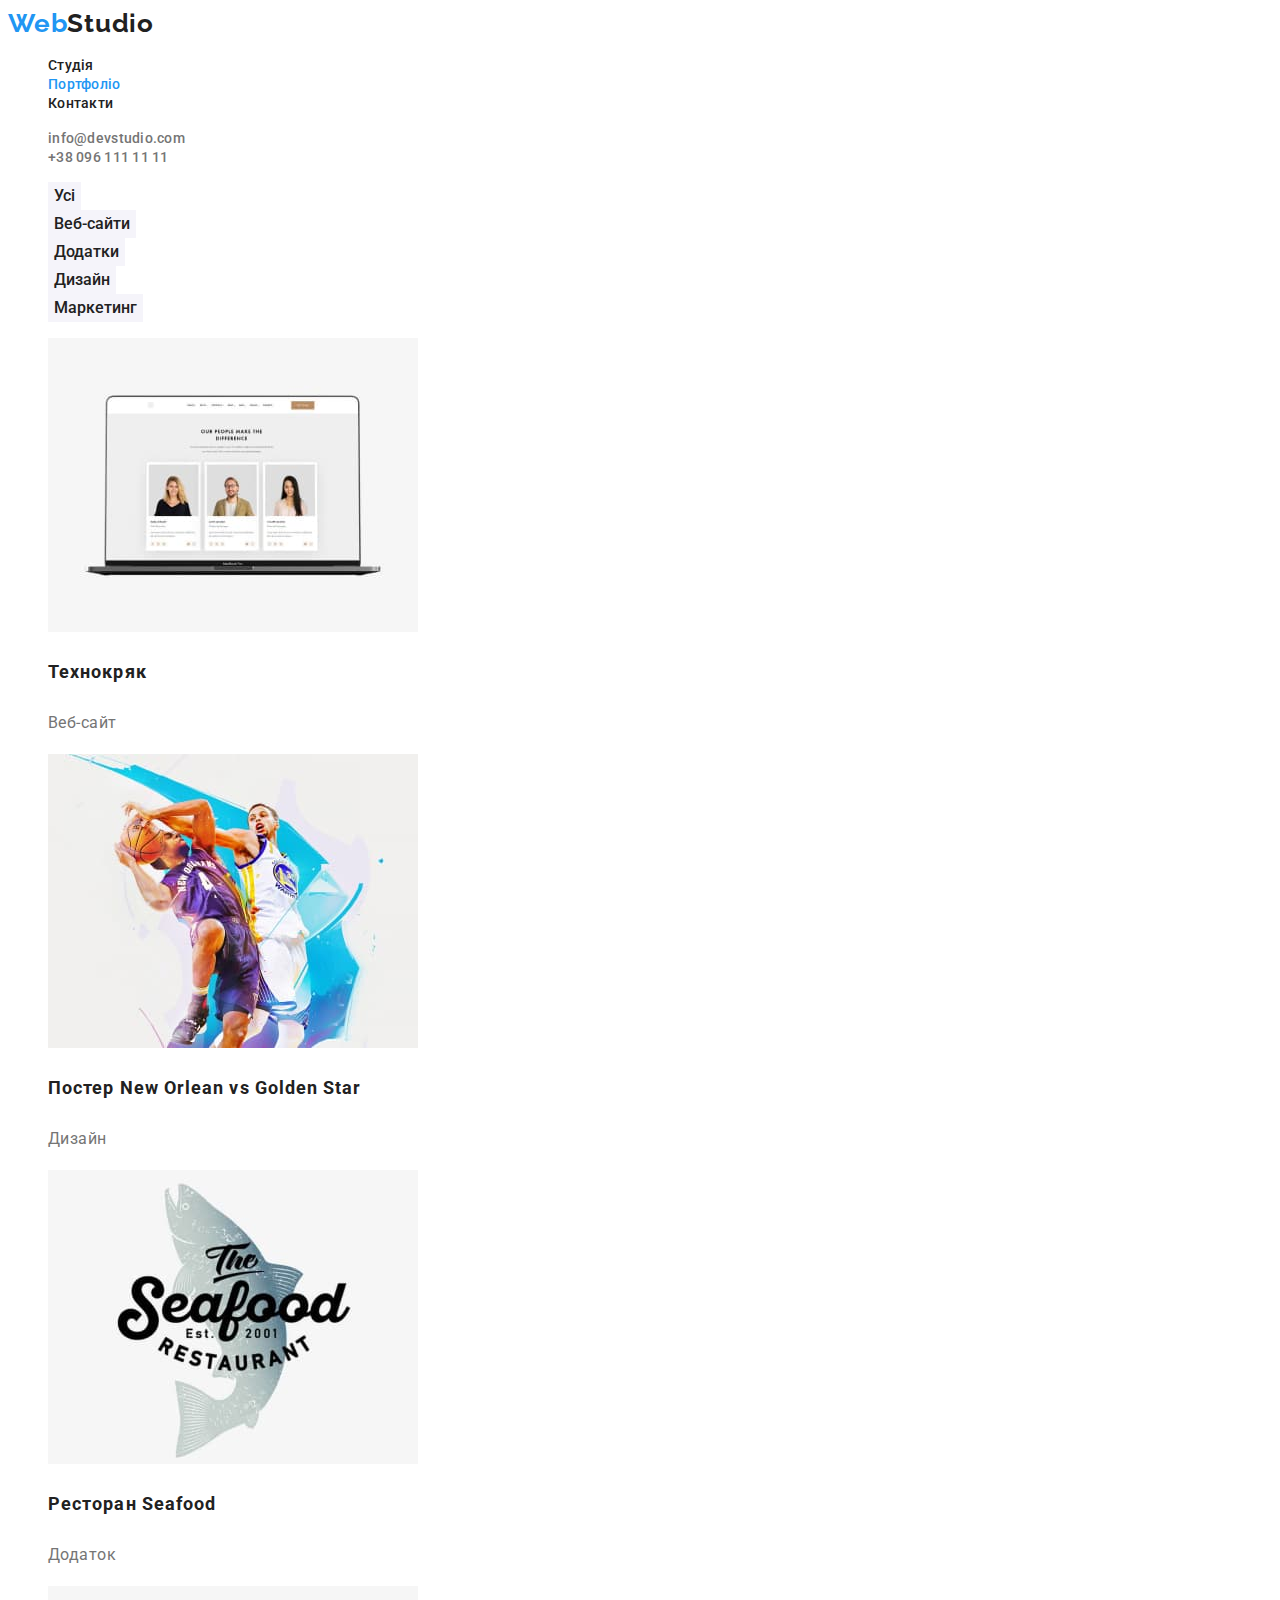
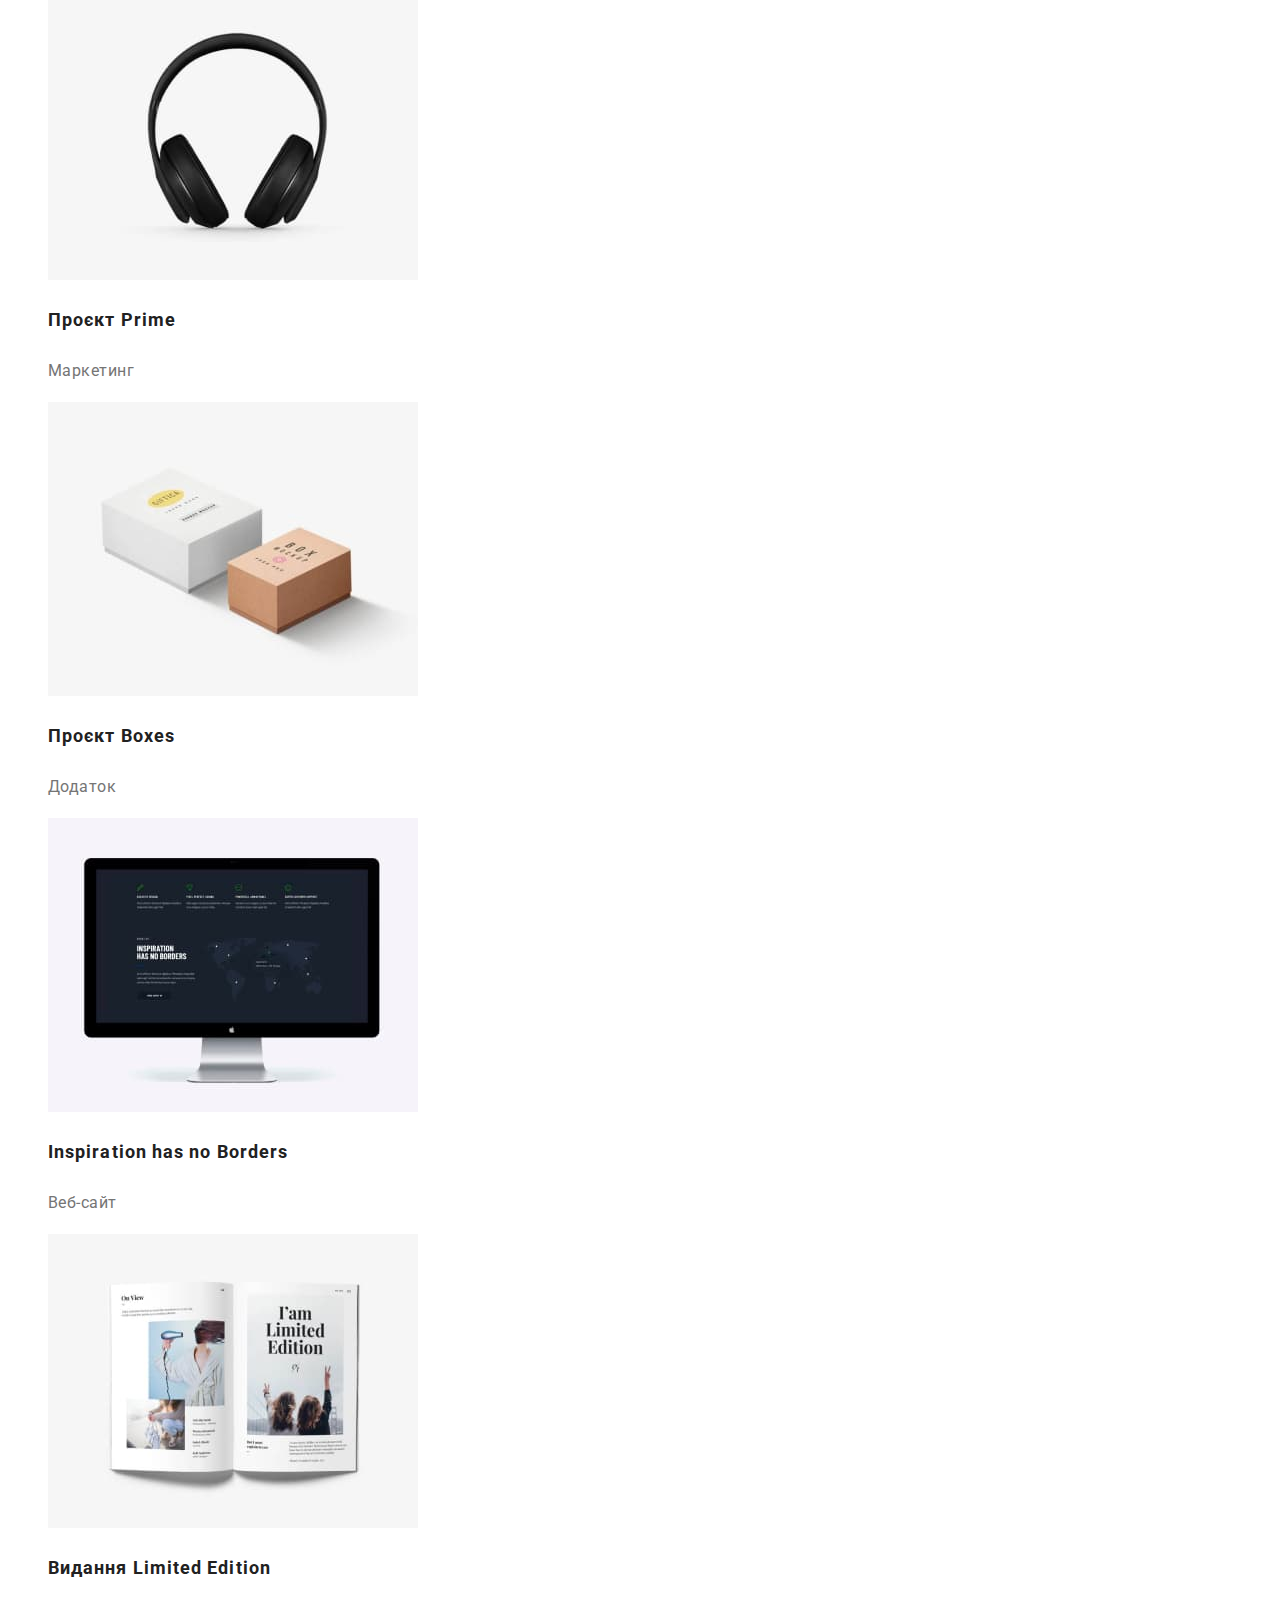
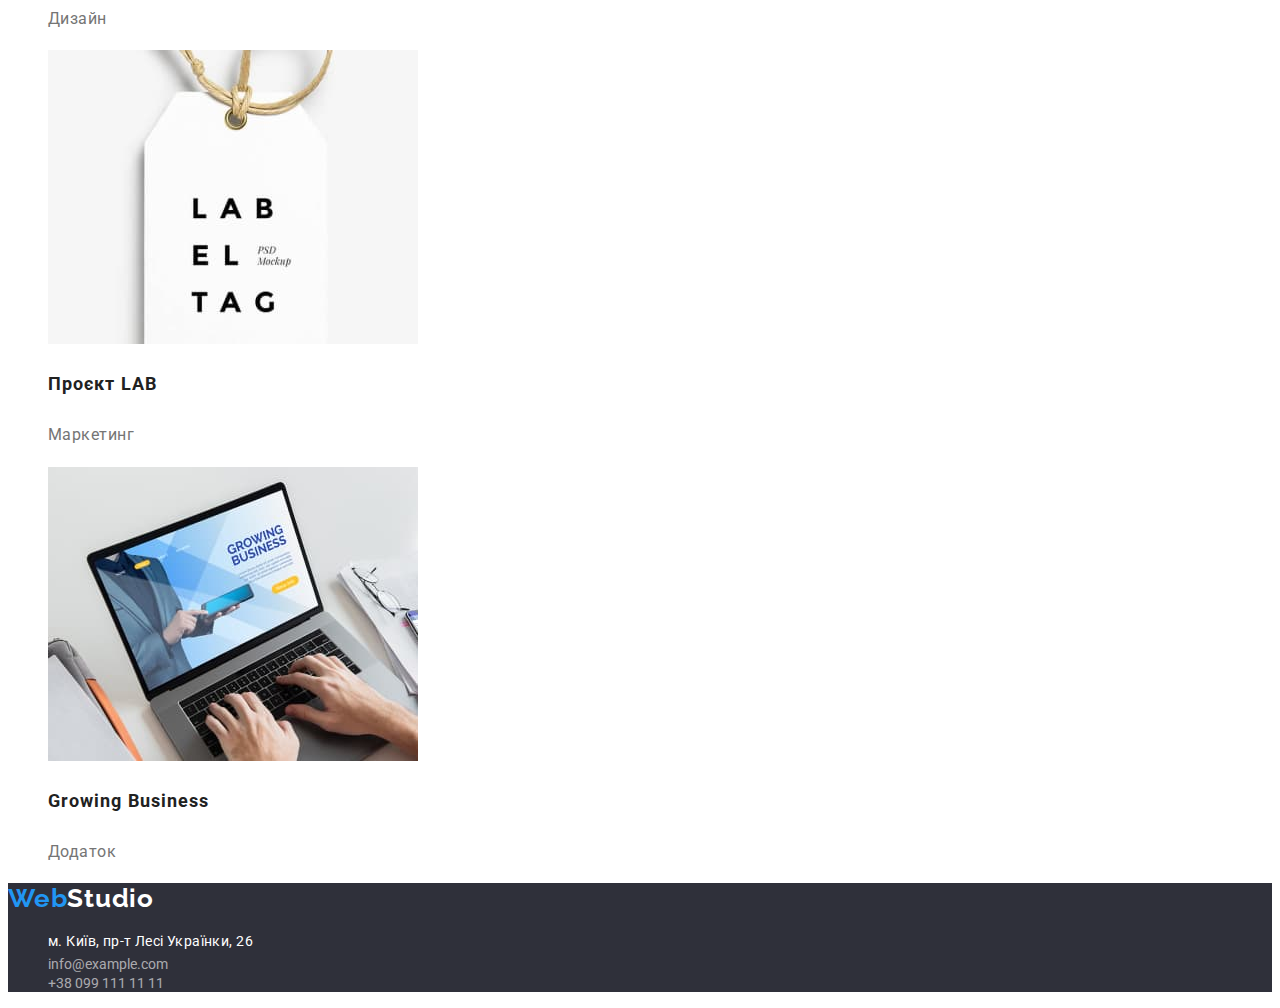
==== portfolio.html @ 7d25672f "copies files from hw-2" ====
<!DOCTYPE html>
<html lang="uk">
<head>
    <meta charset="UTF-8">
    <meta http-equiv="X-UA-Compatible" content="IE=edge">
    <meta name="viewport" content="width=device-width, initial-scale=1.0">
    <title>Портфоліо</title>

    <link rel="preconnect" href="https://fonts.googleapis.com">
    <link rel="preconnect" href="https://fonts.gstatic.com" crossorigin>
    <link href="https://fonts.googleapis.com/css2?family=Raleway:wght@700&family=Roboto:wght@400;500;700;900&display=swap" rel="stylesheet">
    
    <link rel="stylesheet" href="./css/styles.css">
</head>
<body>
 
<header>
    <nav>
      <a class="logo-font" href="./index.html"><span style="color: var(--color-blue);">Web</span>Studio</a>
      <ul class="list">
          <li><a class="link" href="./index.html">Cтудія</a></li>
          <li><a class="link link-opened-page" href="./portfolio.html">Портфоліо</a></li>
          <li><a class="link" href="#contacts">Контакти</a></li>
      </ul>
    </nav>
      <ul class="list">
        <li><a class="link link-contacts" href="mailto:info@example.com">info@devstudio.com</a></li>
        <li><a class="link link-contacts" href="tel:+380961111111">+38 096 111 11 11</a></li>
      </ul>
  </header> 

<main>
    <section>
        <ul class="list">
            <li><button class="button-for-filter" type="button">Усі</button></li>
            <li><button class="button-for-filter" type="button">Веб-сайти</button></li>
            <li><button class="button-for-filter" type="button">Додатки</button></li>
            <li><button class="button-for-filter" type="button">Дизайн</button></li>
            <li><button class="button-for-filter" type="button">Маркетинг</button></li>
        </ul>
    </section>
    <section class="portfolio-options">
        <ul class="list">
            <li>
                <img src="./images/portfolio/img1.jpg" alt="progect1" width="370">
                <h3>Технокряк</h3>
                <p>Веб-сайт</p>
            </li>
            <li>
                <img src="./images/portfolio/img2.jpg" alt="progect2" width="370">
                <h3>Постер New Orlean vs Golden Star</h3>
                <p>Дизайн</p>
            </li>
            <li>
                <img src="./images/portfolio/img3.jpg" alt="progect3" width="370">
                <h3>Ресторан Seafood</h3>
                <p>Додаток</p>
            </li>
            <li>
                <img src="./images/portfolio/img4.jpg" alt="progect4" width="370">
                <h3>Проєкт Prime</h3>
                <p>Маркетинг</p>
            </li>
            <li>
                <img src="./images/portfolio/img5.jpg" alt="progect5" width="370">
                <h3>Проєкт Boxes</h3>
                <p>Додаток</p>
            </li>
            <li>
                <img src="./images/portfolio/img6.jpg" alt="progect6" width="370">
                <h3>Inspiration has no Borders</h3>
                <p>Веб-сайт</p>
            </li>
            <li>
                <img src="./images/portfolio/img7.jpg" alt="progect7" width="370">
                <h3>Видання Limited Edition</h3>
                <p>Дизайн</p>
            </li>
            <li>
                <img src="./images/portfolio/img8.jpg" alt="progect8" width="370">
                <h3>Проєкт LAB</h3>
                <p>Маркетинг</p>
            </li>
            <li>
                <img src="./images/portfolio/img9.jpg" alt="progect9" width="370">
                <h3>Growing Business</h3>
                <p>Додаток</p>
            </li>
        </ul>
    </section>
</main>

<footer class="section-dark">
    <a class="logo-font" href="./index.html"><span style="color: var(--color-blue);">Web</span>Studio</a>
    <address id="contacts">
     <ul class="list">
      <li><a class="link" href="https://goo.gl/maps/1K6WkKLkkUkgV1Cs8"
            target="_blank"
            rel="noopener noreferrer"
            >м. Київ, пр-т Лесі Українки, 26</a></li>
      <li><a class="link-transp" href="mailto:info@example.com">info@example.com</a></li>
      <li><a class="link-transp" href="tel:+380961111111">+38 099 111 11 11</a></li>
     </ul>
    </address>
</footer>

</body>
</html>
---- css/styles.css ----
:root {
  --color-blue: #2196f3;
}

body {
  font-family: 'Roboto', sans-serif;
  color: #212121;
}

.logo-font {
  text-decoration: none;

  font-family: 'Raleway', sans-serif;
  font-weight: 700;
  font-size: 26px;
  line-height: 1.19;
  /* identical to box height */

  letter-spacing: 0.03em;
  color: inherit;
}

.hero-font {
  font-weight: 900;
  font-size: 44px;
  line-height: 1.36;
  /* or 136% */
  letter-spacing: 0.06em;
  text-transform: uppercase;
}

.list {
  list-style-type: none;
}

.link {
  text-decoration: none;
  color: inherit;
  font-weight: 500;
  font-size: 14px;
  line-height: 1.14;
  letter-spacing: 0.02em;
}

.link-contacts{
  color: #757575;
}

footer address {
  font-style: normal;
}

footer .link {
  font-weight: 400;
  font-size: 14px;
  line-height: 1.71;
  /* or 171% */

  letter-spacing: 0.03em;
}

.link:hover,
.link:focus,
.link-transp:hover,
.link-transp:focus {
  color: var(--color-blue);
}

.link-opened-page{
  color: var(--color-blue);
}

.link-transp {
  text-decoration: none;
  color: rgba(255, 255, 255, 0.6);
  font-size: 14px;
}

.button {
  background-color: var(--color-blue);
  color: #ffffff;
  cursor: pointer;  
    border: none;

  font-weight: 700;
  font-size: 16px;
  line-height: 1.875;
    font-family: inherit;
}

.button-for-filter {
  color: #212121;
  background-color: #f5f4fa;
  cursor: pointer;
border: none;

  font-weight: 500;
  font-size: 16px;
  line-height: 1.625;
  font-family: inherit;
}
.button-for-filter:hover {
  background-color: var(--color-blue);
  color: #ffffff;
}

.section-dark {
  color: #ffffff;
  background-color: #2f303a;
}

.section-gray {
  background-color: #f5f4fa;
}

.section-title {
  font-weight: 700;
  font-size: 36px;
  line-height: 1.17;
  letter-spacing: 0.03em;
}

.qualities h3 {
  font-weight: 700;
  font-size: 14px;
  line-height: 1.14;
  letter-spacing: 0.03em;
  text-transform: uppercase;
}

.qualities p {
  font-size: 14px;
  line-height: 1.71;
  /* or 171% */

  letter-spacing: 0.03em;

  color: #757575;
}

.team h3 {
  font-weight: 500;
  font-size: 16px;
  line-height: 1.19;
  /* identical to box height */
  letter-spacing: 0.03em;
}

.team p {
  line-height: 1.19;
  /* identical to box height */
  letter-spacing: 0.03em;

  color: #757575;
}

.portfolio-options h3 {
  font-weight: 700;
  font-size: 18px;
  line-height: 2;
  /* identical to box height, or 200% */

  letter-spacing: 0.06em;
}

.portfolio-options p {
  line-height: 1.88;
  /* identical to box height, or 188% */

  letter-spacing: 0.03em;

  color: #757575;
}
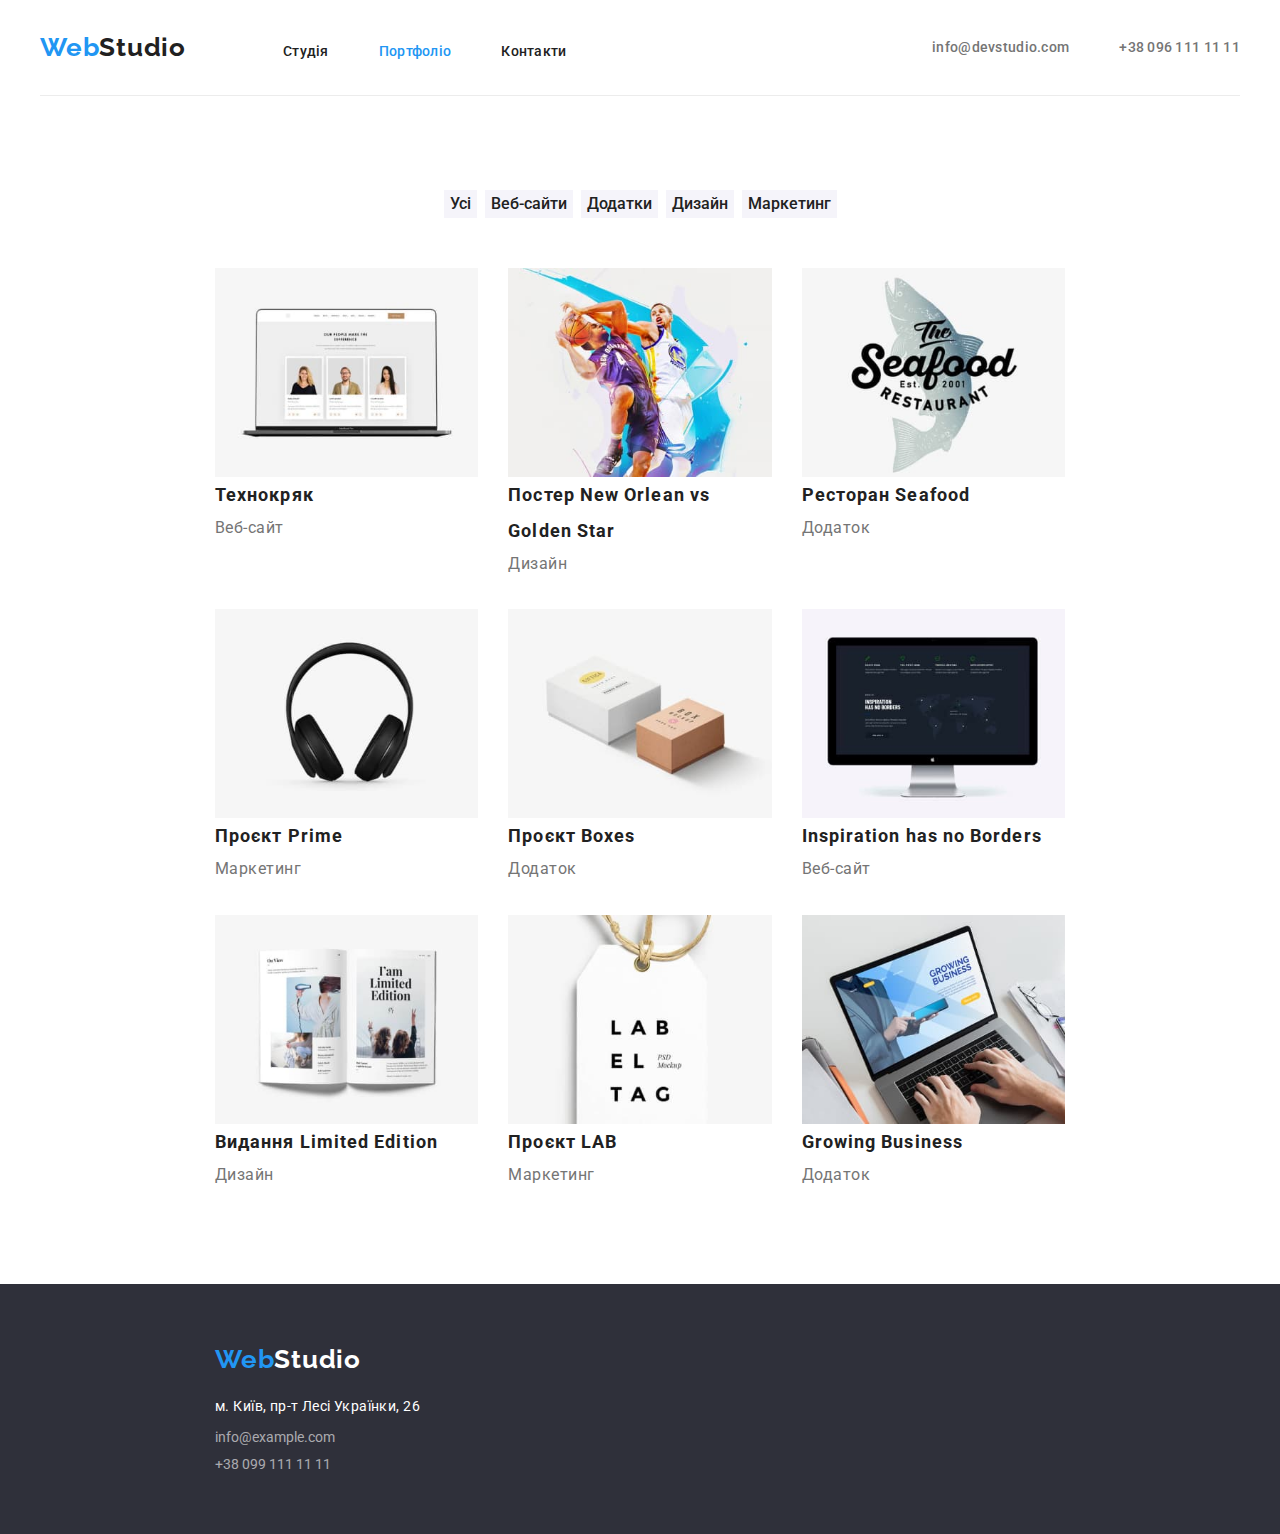
==== commit 0a7337e7: "almost perfectly done" ====
--- a/portfolio.html
+++ b/portfolio.html
@@ -10,28 +10,32 @@
     <link rel="preconnect" href="https://fonts.gstatic.com" crossorigin>
     <link href="https://fonts.googleapis.com/css2?family=Raleway:wght@700&family=Roboto:wght@400;500;700;900&display=swap" rel="stylesheet">
     
+    <link rel="stylesheet" href="https://cdnjs.cloudflare.com/ajax/libs/modern-normalize/1.0.0/modern-normalize.min.css" />
     <link rel="stylesheet" href="./css/styles.css">
 </head>
 <body>
  
 <header>
-    <nav>
+    <div class="nav-line">
+    <nav class="nav-line-item">
       <a class="logo-font" href="./index.html"><span style="color: var(--color-blue);">Web</span>Studio</a>
-      <ul class="list">
-          <li><a class="link" href="./index.html">Cтудія</a></li>
-          <li><a class="link link-opened-page" href="./portfolio.html">Портфоліо</a></li>
-          <li><a class="link" href="#contacts">Контакти</a></li>
+      <ul class="list pages-box">
+          <li class="pages-item"><a class="link" href="./index.html">Cтудія</a></li>
+          <li class="pages-item"><a class="link link-opened-page" href="./portfolio.html">Портфоліо</a></li>
+          <li class="pages-item"><a class="link" href="#contacts">Контакти</a></li>
       </ul>
     </nav>
-      <ul class="list">
-        <li><a class="link link-contacts" href="mailto:info@example.com">info@devstudio.com</a></li>
-        <li><a class="link link-contacts" href="tel:+380961111111">+38 096 111 11 11</a></li>
+      <ul class="list nav-line-item pages-box">
+        <li class="pages-item"><a class="link link-contacts" href="mailto:info@example.com">info@devstudio.com</a></li>
+        <li class="pages-item"><a class="link link-contacts" href="tel:+380961111111">+38 096 111 11 11</a></li>
       </ul>
+    </div>
   </header> 
 
 <main>
+    <div class="container-portfolio">
     <section>
-        <ul class="list">
+        <ul class="list filter-portfolio">
             <li><button class="button-for-filter" type="button">Усі</button></li>
             <li><button class="button-for-filter" type="button">Веб-сайти</button></li>
             <li><button class="button-for-filter" type="button">Додатки</button></li>
@@ -40,60 +44,62 @@
         </ul>
     </section>
     <section class="portfolio-options">
-        <ul class="list">
-            <li>
+        <ul class="list portfolio-box">
+            <li class="portfolio-item">
                 <img src="./images/portfolio/img1.jpg" alt="progect1" width="370">
                 <h3>Технокряк</h3>
                 <p>Веб-сайт</p>
             </li>
-            <li>
+            <li class="portfolio-item">
                 <img src="./images/portfolio/img2.jpg" alt="progect2" width="370">
                 <h3>Постер New Orlean vs Golden Star</h3>
                 <p>Дизайн</p>
             </li>
-            <li>
+            <li class="portfolio-item">
                 <img src="./images/portfolio/img3.jpg" alt="progect3" width="370">
                 <h3>Ресторан Seafood</h3>
                 <p>Додаток</p>
             </li>
-            <li>
+            <li class="portfolio-item">
                 <img src="./images/portfolio/img4.jpg" alt="progect4" width="370">
                 <h3>Проєкт Prime</h3>
                 <p>Маркетинг</p>
             </li>
-            <li>
+            <li class="portfolio-item">
                 <img src="./images/portfolio/img5.jpg" alt="progect5" width="370">
                 <h3>Проєкт Boxes</h3>
                 <p>Додаток</p>
             </li>
-            <li>
+            <li class="portfolio-item">
                 <img src="./images/portfolio/img6.jpg" alt="progect6" width="370">
                 <h3>Inspiration has no Borders</h3>
                 <p>Веб-сайт</p>
             </li>
-            <li>
+            <li class="portfolio-item">
                 <img src="./images/portfolio/img7.jpg" alt="progect7" width="370">
                 <h3>Видання Limited Edition</h3>
                 <p>Дизайн</p>
             </li>
-            <li>
+            <li class="portfolio-item">
                 <img src="./images/portfolio/img8.jpg" alt="progect8" width="370">
                 <h3>Проєкт LAB</h3>
                 <p>Маркетинг</p>
             </li>
-            <li>
+            <li class="portfolio-item">
                 <img src="./images/portfolio/img9.jpg" alt="progect9" width="370">
                 <h3>Growing Business</h3>
                 <p>Додаток</p>
             </li>
         </ul>
     </section>
+    </div>
 </main>
 
-<footer class="section-dark">
+<footer class="section-dark footer-container">
+    <div class="footer-box"></div>
     <a class="logo-font" href="./index.html"><span style="color: var(--color-blue);">Web</span>Studio</a>
     <address id="contacts">
-     <ul class="list">
+     <ul class="list footer-items">
       <li><a class="link" href="https://goo.gl/maps/1K6WkKLkkUkgV1Cs8"
             target="_blank"
             rel="noopener noreferrer"
@@ -102,6 +108,7 @@
       <li><a class="link-transp" href="tel:+380961111111">+38 099 111 11 11</a></li>
      </ul>
     </address>
+</div>
 </footer>
 
 </body>
--- a/css/styles.css
+++ b/css/styles.css
@@ -5,6 +5,40 @@
 body {
   font-family: 'Roboto', sans-serif;
   color: #212121;
+}
+
+/* normalizer doesn't work */
+
+/* RESET */
+
+p,
+h1,
+h2,
+h3,
+h4,
+h5,
+h6 {
+  margin: 0;
+}
+
+ul,
+ol {
+  margin: 0;
+  padding-left: 0;
+}
+
+button {
+  cursor: pointer;
+}
+
+address {
+  font-style: normal;
+}
+
+img {
+  display: block;
+  max-width: 100%;
+  height: auto;
 }
 
 .logo-font {
@@ -78,14 +112,16 @@
 
 .button {
   background-color: var(--color-blue);
-  color: #ffffff;
-  cursor: pointer;  
-    border: none;
+  color: #ffffff; 
+  border: none;
 
   font-weight: 700;
   font-size: 16px;
   line-height: 1.875;
-    font-family: inherit;
+  font-family: inherit;
+
+  border-radius: 4px;
+  padding: 10px 32px;
 }
 
 .button-for-filter {
@@ -171,3 +207,146 @@
 
   color: #757575;
 }
+
+/* homework 3 */
+
+.nav-line{
+  width: 1200px;
+  margin: 0 auto;
+  padding: 32px 0;
+
+  display: flex;
+  justify-content: space-between;
+  align-items: center;
+
+  border-bottom: solid 1px #ECECEC;
+}
+
+/* чомусь назви сторінок прижаті до нижньої границі а не по центру */
+
+.nav-line-item .logo-font{
+  flex-basis: 145px;
+  margin: 24px 93px 25px 0;
+}
+.pages-box{
+  display: inline-flex;
+  justify-content: space-between;
+}
+.pages-item:not(:last-child){
+  margin-right: 50px;
+}
+
+.container-hero{
+  padding: 200px 452px;
+  text-align: center;
+}
+
+.container-hero .button{
+  margin-top: 30px;
+}
+
+.container {
+  width: 1200px;
+  margin: 0 auto;
+  padding-top: 94px;
+  padding-bottom: 94px;
+}
+
+.container-team h2,
+.container h2{
+  text-align: center;
+  margin-bottom: 50px;
+}
+.container h3{
+  margin-bottom: 10px;
+}
+
+.qualities.container{
+  padding-bottom: 0;
+}
+
+/* our main qualities*/
+.qualities-box{
+  display: flex;
+  justify-content: space-between;
+  
+}
+.qualities-item:not(:last-child){
+  margin-right: 30px;  
+}
+
+/* what we do */
+.whatwedo{
+  display: flex;
+  justify-content: space-between;
+}
+.whatwedo-item:not(:last-child){
+  margin-right: 30px;
+}
+
+.container-team {
+  padding: 94px 215px;
+  text-align: center;
+}
+
+.team-box{
+  display: flex;
+  width: 1200px;
+  margin: 0 auto;
+  justify-content: space-between;
+}
+.team-item{
+  max-width: 270px;
+  background-color: #ffffff;
+  border-radius: 0 0 4px 4px;
+  box-shadow: 0px 1px 3px rgba(0, 0, 0, 0.12), 
+  0px 1px 1px rgba(0, 0, 0, 0.14),
+  0px 2px 1px rgba(0, 0, 0, 0.2);
+}
+.team-item:not(:last-child){
+  margin-right: 30;
+}
+
+.team-member{
+  margin: 30px 70px;
+  display: flex;
+  flex-direction: column;
+  justify-content: space-between;
+  gap: 10px;
+}
+
+.footer-container{
+  padding: 60px 215px;
+}
+.footer-box{
+  width: 1200px;
+  margin: 0 auto;
+}
+.footer-items{
+  margin-top: 20px;
+  display: flex;
+  flex-direction: column;
+  justify-content: space-between;
+  gap: 9px;
+}
+
+/* PORTFOLIO */
+
+.container-portfolio{
+  padding: 94px 215px;
+}
+.filter-portfolio{
+  display: flex;
+  justify-content: center;
+  gap: 8px;
+  margin-bottom: 50px;
+}
+
+.portfolio-box{
+  display: flex;
+  flex-wrap: wrap;
+  gap: 30px;
+}
+.portfolio-item{
+  flex-basis: calc((100% - 60px) /3);
+}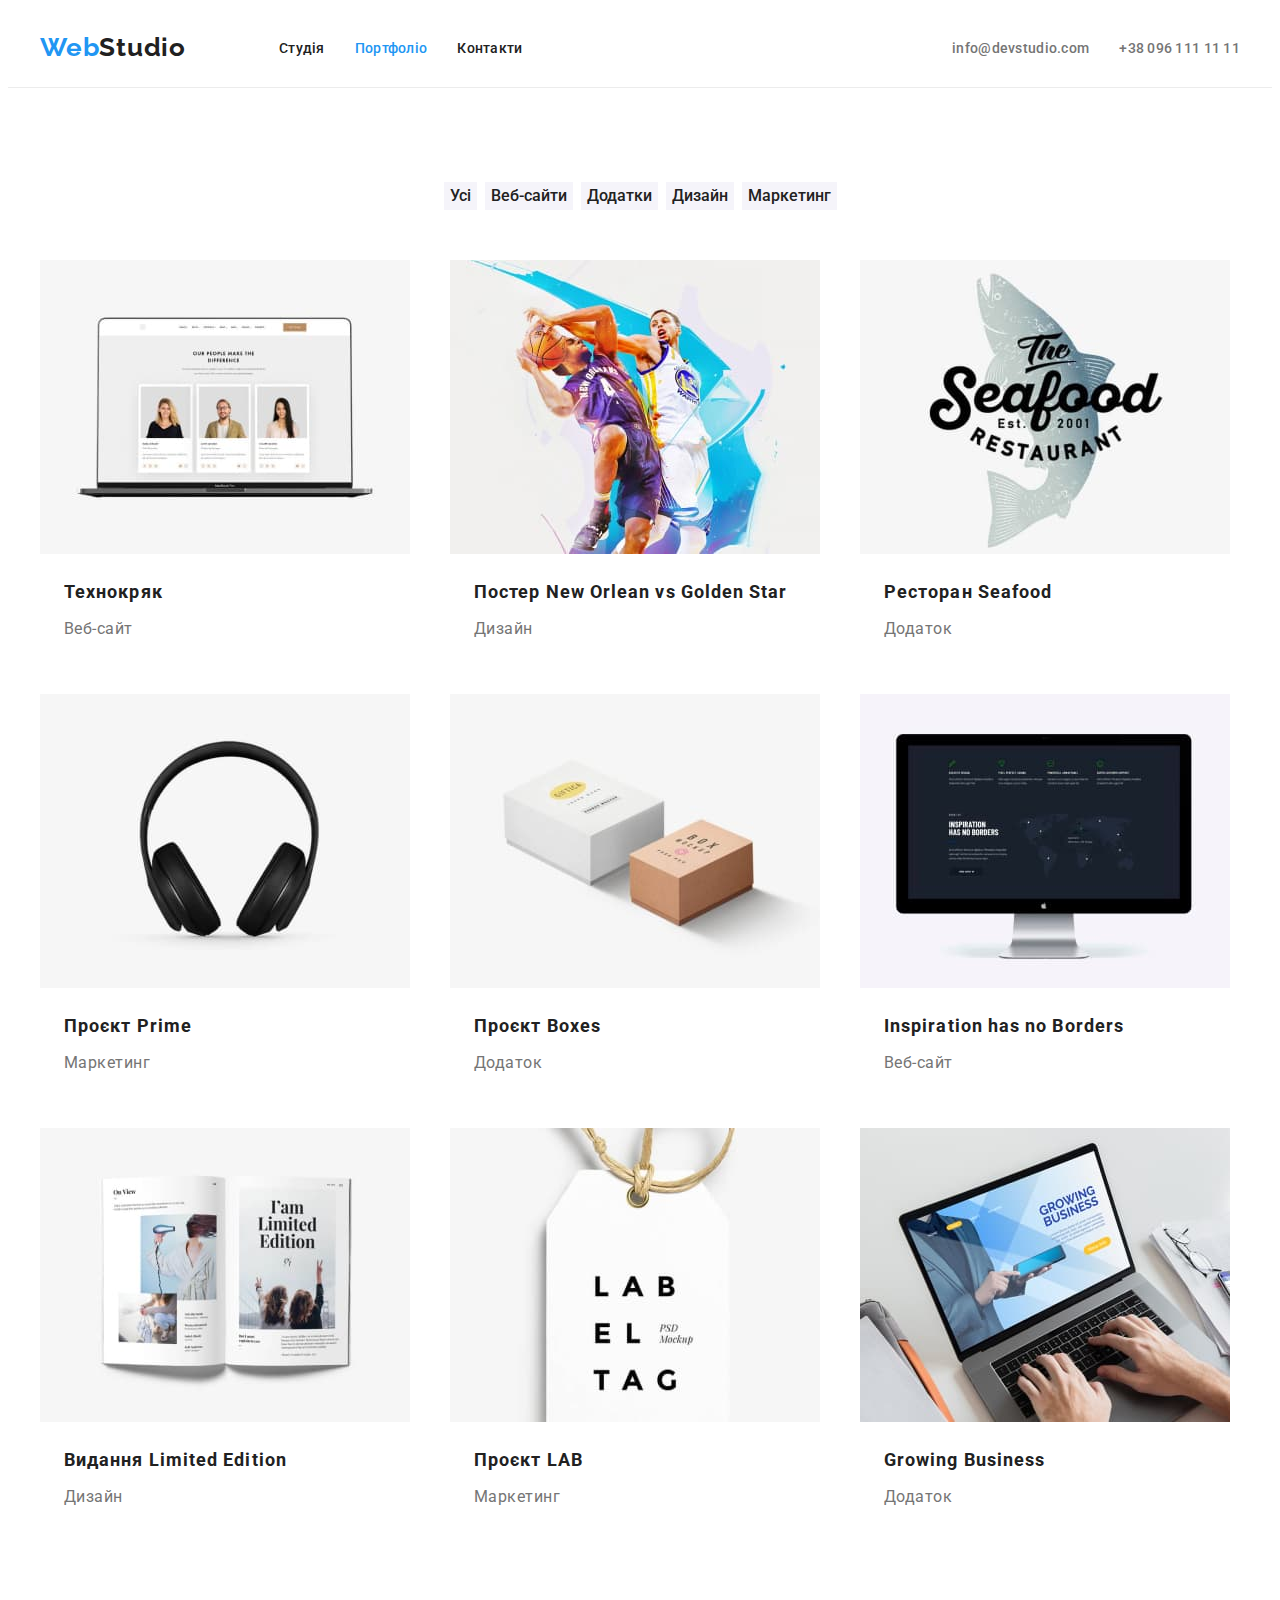
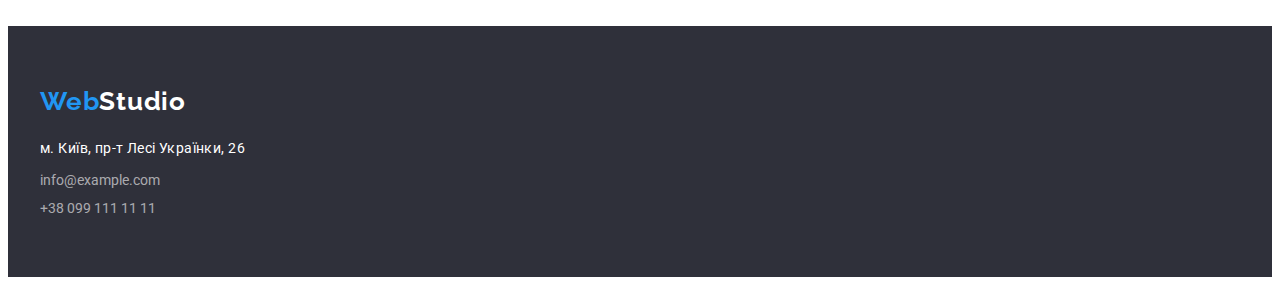
==== commit a4154f88: "corrected" ====
--- a/portfolio.html
+++ b/portfolio.html
@@ -1,115 +1,153 @@
 <!DOCTYPE html>
 <html lang="uk">
-<head>
-    <meta charset="UTF-8">
-    <meta http-equiv="X-UA-Compatible" content="IE=edge">
-    <meta name="viewport" content="width=device-width, initial-scale=1.0">
+  <head>
+    <meta charset="UTF-8" />
+    <meta http-equiv="X-UA-Compatible" content="IE=edge" />
+    <meta name="viewport" content="width=device-width, initial-scale=1.0" />
     <title>Портфоліо</title>
 
-    <link rel="preconnect" href="https://fonts.googleapis.com">
-    <link rel="preconnect" href="https://fonts.gstatic.com" crossorigin>
-    <link href="https://fonts.googleapis.com/css2?family=Raleway:wght@700&family=Roboto:wght@400;500;700;900&display=swap" rel="stylesheet">
-    
-    <link rel="stylesheet" href="https://cdnjs.cloudflare.com/ajax/libs/modern-normalize/1.0.0/modern-normalize.min.css" />
-    <link rel="stylesheet" href="./css/styles.css">
-</head>
-<body>
- 
-<header>
-    <div class="nav-line">
-    <nav class="nav-line-item">
-      <a class="logo-font" href="./index.html"><span style="color: var(--color-blue);">Web</span>Studio</a>
-      <ul class="list pages-box">
-          <li class="pages-item"><a class="link" href="./index.html">Cтудія</a></li>
-          <li class="pages-item"><a class="link link-opened-page" href="./portfolio.html">Портфоліо</a></li>
-          <li class="pages-item"><a class="link" href="#contacts">Контакти</a></li>
-      </ul>
-    </nav>
-      <ul class="list nav-line-item pages-box">
-        <li class="pages-item"><a class="link link-contacts" href="mailto:info@example.com">info@devstudio.com</a></li>
-        <li class="pages-item"><a class="link link-contacts" href="tel:+380961111111">+38 096 111 11 11</a></li>
-      </ul>
-    </div>
-  </header> 
+    <link rel="preconnect" href="https://fonts.googleapis.com" />
+    <link rel="preconnect" href="https://fonts.gstatic.com" crossorigin />
+    <link
+      href="https://fonts.googleapis.com/css2?family=Raleway:wght@700&family=Roboto:wght@400;500;700;900&display=swap"
+      rel="stylesheet"
+    />
 
-<main>
-    <div class="container-portfolio">
-    <section>
-        <ul class="list filter-portfolio">
+    <link
+      rel="stylesheet"
+      href="https://cdnjs.cloudflare.com/ajax/libs/modern-normalize/1.1.0/modern-normalize.min.css"
+      integrity="sha512-wpPYUAdjBVSE4KJnH1VR1HeZfpl1ub8YT/NKx4PuQ5NmX2tKuGu6U/JRp5y+Y8XG2tV+wKQpNHVUX03MfMFn9Q=="
+      crossorigin="anonymous"
+      referrerpolicy="no-referrer"
+    />
+    <link rel="stylesheet" href="./css/styles.css" />
+  </head>
+  <body>
+    <header class="header-positioning">
+      <div class="container nav-line">
+        <nav class="nav-line">
+          <a class="logo-font" href="./index.html"
+            ><span style="color: var(--color-blue)">Web</span>Studio</a
+          >
+          <ul class="list pages-box">
+            <li class="pages-item"><a class="link" href="./index.html">Cтудія</a></li>
+            <li class="pages-item">
+              <a class="link link-opened-page" href="./portfolio.html">Портфоліо</a>
+            </li>
+            <li class="pages-item"><a class="link" href="#contacts">Контакти</a></li>
+          </ul>
+        </nav>
+        <ul class="list pages-box">
+          <li class="pages-item">
+            <a class="link link-contacts" href="mailto:info@example.com">info@devstudio.com</a>
+          </li>
+          <li class="pages-item">
+            <a class="link link-contacts" href="tel:+380961111111">+38 096 111 11 11</a>
+          </li>
+        </ul>
+      </div>
+    </header>
+
+    <main>
+      <section class="section-positioning">
+        <div class="container">
+          <ul class="list portfolio-filter">
             <li><button class="button-for-filter" type="button">Усі</button></li>
             <li><button class="button-for-filter" type="button">Веб-сайти</button></li>
             <li><button class="button-for-filter" type="button">Додатки</button></li>
             <li><button class="button-for-filter" type="button">Дизайн</button></li>
             <li><button class="button-for-filter" type="button">Маркетинг</button></li>
-        </ul>
-    </section>
-    <section class="portfolio-options">
-        <ul class="list portfolio-box">
+          </ul>
+          <ul class="list portfolio-box portfolio-options">
             <li class="portfolio-item">
-                <img src="./images/portfolio/img1.jpg" alt="progect1" width="370">
+              <img src="./images/portfolio/img1.jpg" alt="progect1" width="370" />
+              <div class="portfolio-item-description">
                 <h3>Технокряк</h3>
                 <p>Веб-сайт</p>
+              </div>
             </li>
             <li class="portfolio-item">
-                <img src="./images/portfolio/img2.jpg" alt="progect2" width="370">
+              <img src="./images/portfolio/img2.jpg" alt="progect2" width="370" />
+              <div class="portfolio-item-description">
                 <h3>Постер New Orlean vs Golden Star</h3>
                 <p>Дизайн</p>
+              </div>
             </li>
             <li class="portfolio-item">
-                <img src="./images/portfolio/img3.jpg" alt="progect3" width="370">
+              <img src="./images/portfolio/img3.jpg" alt="progect3" width="370" />
+              <div class="portfolio-item-description">
                 <h3>Ресторан Seafood</h3>
                 <p>Додаток</p>
+              </div>
             </li>
             <li class="portfolio-item">
-                <img src="./images/portfolio/img4.jpg" alt="progect4" width="370">
+              <img src="./images/portfolio/img4.jpg" alt="progect4" width="370" />
+              <div class="portfolio-item-description">
                 <h3>Проєкт Prime</h3>
                 <p>Маркетинг</p>
+              </div>
             </li>
             <li class="portfolio-item">
-                <img src="./images/portfolio/img5.jpg" alt="progect5" width="370">
+              <img src="./images/portfolio/img5.jpg" alt="progect5" width="370" />
+              <div class="portfolio-item-description">
                 <h3>Проєкт Boxes</h3>
                 <p>Додаток</p>
+              </div>
             </li>
             <li class="portfolio-item">
-                <img src="./images/portfolio/img6.jpg" alt="progect6" width="370">
+              <img src="./images/portfolio/img6.jpg" alt="progect6" width="370" />
+              <div class="portfolio-item-description">
                 <h3>Inspiration has no Borders</h3>
                 <p>Веб-сайт</p>
+              </div>
             </li>
             <li class="portfolio-item">
-                <img src="./images/portfolio/img7.jpg" alt="progect7" width="370">
+              <img src="./images/portfolio/img7.jpg" alt="progect7" width="370" />
+              <div class="portfolio-item-description">
                 <h3>Видання Limited Edition</h3>
                 <p>Дизайн</p>
+              </div>
             </li>
             <li class="portfolio-item">
-                <img src="./images/portfolio/img8.jpg" alt="progect8" width="370">
+              <img src="./images/portfolio/img8.jpg" alt="progect8" width="370" />
+              <div class="portfolio-item-description">
                 <h3>Проєкт LAB</h3>
                 <p>Маркетинг</p>
+              </div>
             </li>
             <li class="portfolio-item">
-                <img src="./images/portfolio/img9.jpg" alt="progect9" width="370">
+              <img src="./images/portfolio/img9.jpg" alt="progect9" width="370" />
+              <div class="portfolio-item-description">
                 <h3>Growing Business</h3>
                 <p>Додаток</p>
+              </div>
             </li>
-        </ul>
-    </section>
-    </div>
-</main>
+          </ul>
+        </div>
+      </section>
+    </main>
 
-<footer class="section-dark footer-container">
-    <div class="footer-box"></div>
-    <a class="logo-font" href="./index.html"><span style="color: var(--color-blue);">Web</span>Studio</a>
-    <address id="contacts">
-     <ul class="list footer-items">
-      <li><a class="link" href="https://goo.gl/maps/1K6WkKLkkUkgV1Cs8"
-            target="_blank"
-            rel="noopener noreferrer"
-            >м. Київ, пр-т Лесі Українки, 26</a></li>
-      <li><a class="link-transp" href="mailto:info@example.com">info@example.com</a></li>
-      <li><a class="link-transp" href="tel:+380961111111">+38 099 111 11 11</a></li>
-     </ul>
-    </address>
-</div>
-</footer>
-
-</body>
-</html>+    <footer class="section-dark footer-positioning">
+      <div class="container">
+        <a class="logo-font logo-footer" href="./index.html"
+          ><span style="color: var(--color-blue)">Web</span>Studio</a
+        >
+        <address id="contacts">
+          <ul class="list footer-box">
+            <li>
+              <a
+                class="link"
+                href="https://goo.gl/maps/1K6WkKLkkUkgV1Cs8"
+                target="_blank"
+                rel="noopener noreferrer"
+                >м. Київ, пр-т Лесі Українки, 26</a
+              >
+            </li>
+            <li><a class="link-transp" href="mailto:info@example.com">info@example.com</a></li>
+            <li><a class="link-transp" href="tel:+380961111111">+38 099 111 11 11</a></li>
+          </ul>
+        </address>
+      </div>
+    </footer>
+  </body>
+</html>
--- a/css/styles.css
+++ b/css/styles.css
@@ -6,9 +6,6 @@
   font-family: 'Roboto', sans-serif;
   color: #212121;
 }
-
-/* normalizer doesn't work */
-
 /* RESET */
 
 p,
@@ -76,12 +73,8 @@
   letter-spacing: 0.02em;
 }
 
-.link-contacts{
+.link-contacts {
   color: #757575;
-}
-
-footer address {
-  font-style: normal;
 }
 
 footer .link {
@@ -100,7 +93,7 @@
   color: var(--color-blue);
 }
 
-.link-opened-page{
+.link-opened-page {
   color: var(--color-blue);
 }
 
@@ -112,7 +105,7 @@
 
 .button {
   background-color: var(--color-blue);
-  color: #ffffff; 
+  color: #ffffff;
   border: none;
 
   font-weight: 700;
@@ -128,7 +121,7 @@
   color: #212121;
   background-color: #f5f4fa;
   cursor: pointer;
-border: none;
+  border: none;
 
   font-weight: 500;
   font-size: 16px;
@@ -170,7 +163,6 @@
   /* or 171% */
 
   letter-spacing: 0.03em;
-
   color: #757575;
 }
 
@@ -204,149 +196,149 @@
   /* identical to box height, or 188% */
 
   letter-spacing: 0.03em;
-
   color: #757575;
 }
 
 /* homework 3 */
 
-.nav-line{
+.visually-hidden {
+  position: absolute;
+  width: 1px;
+  height: 1px;
+  margin: -1px;
+  border: 0;
+  padding: 0;
+
+  white-space: nowrap;
+  clip-path: inset(100%);
+  clip: rect(0 0 0 0);
+  overflow: hidden;
+}
+
+.section-positioning{
+  padding-top: 94px;
+  padding-bottom: 94px
+}
+.qualities.section-positioning{
+  padding-bottom: 0;
+}
+
+.container{
   width: 1200px;
-  margin: 0 auto;
-  padding: 32px 0;
-
-  display: flex;
-  justify-content: space-between;
-  align-items: center;
-
-  border-bottom: solid 1px #ECECEC;
-}
-
-/* чомусь назви сторінок прижаті до нижньої границі а не по центру */
-
-.nav-line-item .logo-font{
-  flex-basis: 145px;
-  margin: 24px 93px 25px 0;
-}
-.pages-box{
-  display: inline-flex;
-  justify-content: space-between;
-}
-.pages-item:not(:last-child){
-  margin-right: 50px;
-}
-
-.container-hero{
-  padding: 200px 452px;
-  text-align: center;
-}
-
-.container-hero .button{
-  margin-top: 30px;
-}
-
-.container {
-  width: 1200px;
-  margin: 0 auto;
-  padding-top: 94px;
-  padding-bottom: 94px;
-}
-
+  margin-left: auto;
+  margin-right: auto;
+  padding-left: 15px;
+  padding-right: 15px; 
+}
 .container-team h2,
-.container h2{
+.container h2 {
   text-align: center;
   margin-bottom: 50px;
 }
-.container h3{
+.container h3 {
   margin-bottom: 10px;
 }
 
-.qualities.container{
-  padding-bottom: 0;
+/* header */
+.header-positioning{
+  padding: 24px 0;
+  border-bottom: solid 1px #ececec;
+}
+.nav-line {
+  display: flex;
+  align-items: center;
+  justify-content: space-between;
+}
+.nav-line .logo-font {
+  flex-basis: 145px;
+  margin-right: 93px;
+}
+.pages-box {
+  display: flex;
+  gap: 30px;
+}
+
+/* hero */
+.container-hero {
+  padding: 200px 0;
+  width: 696px;
+  margin-left: auto;
+  margin-right: auto;
+  text-align: center;
+}
+.container-hero h1 {
+  margin-bottom: 30px;
 }
 
 /* our main qualities*/
-.qualities-box{
+.qualities-box {
   display: flex;
   justify-content: space-between;
-  
-}
-.qualities-item:not(:last-child){
-  margin-right: 30px;  
+}
+.qualities-item {
+  width: 270px;
 }
 
 /* what we do */
-.whatwedo{
-  display: flex;
-  justify-content: space-between;
-}
-.whatwedo-item:not(:last-child){
+.whatwedo {
+  display: flex;
+}
+.whatwedo-item:not(:last-child) {
   margin-right: 30px;
 }
 
-.container-team {
-  padding: 94px 215px;
-  text-align: center;
-}
-
-.team-box{
-  display: flex;
-  width: 1200px;
-  margin: 0 auto;
-  justify-content: space-between;
-}
-.team-item{
-  max-width: 270px;
+/* our team */
+.team-box {
+  display: flex;
+  gap: 30px;
+}
+.team-item {
+  width: 270px;
   background-color: #ffffff;
   border-radius: 0 0 4px 4px;
-  box-shadow: 0px 1px 3px rgba(0, 0, 0, 0.12), 
-  0px 1px 1px rgba(0, 0, 0, 0.14),
-  0px 2px 1px rgba(0, 0, 0, 0.2);
-}
-.team-item:not(:last-child){
-  margin-right: 30;
-}
-
-.team-member{
-  margin: 30px 70px;
+  box-shadow: 0px 1px 3px rgba(0, 0, 0, 0.12), 0px 1px 1px rgba(0, 0, 0, 0.14),
+    0px 2px 1px rgba(0, 0, 0, 0.2);
+}
+.team-member {
+  padding: 30px;
+  text-align: center;
+}
+
+/* footer */
+.footer-positioning {
+  padding-top: 60px;
+  padding-bottom: 60px;
+}
+.footer-box {
   display: flex;
   flex-direction: column;
-  justify-content: space-between;
-  gap: 10px;
-}
-
-.footer-container{
-  padding: 60px 215px;
-}
-.footer-box{
-  width: 1200px;
-  margin: 0 auto;
-}
-.footer-items{
-  margin-top: 20px;
-  display: flex;
-  flex-direction: column;
-  justify-content: space-between;
   gap: 9px;
 }
+.logo-footer{
+  display: block;
+  margin-bottom: 20px;
+}
 
 /* PORTFOLIO */
 
-.container-portfolio{
-  padding: 94px 215px;
-}
-.filter-portfolio{
+.portfolio-filter {
   display: flex;
   justify-content: center;
   gap: 8px;
   margin-bottom: 50px;
 }
 
-.portfolio-box{
+.portfolio-box {
   display: flex;
   flex-wrap: wrap;
   gap: 30px;
 }
-.portfolio-item{
-  flex-basis: calc((100% - 60px) /3);
+.portfolio-item {
+  flex-basis: calc((100% - 60px) / 3);
+}
+.portfolio-item-description{
+  margin: 20px 24px;
+}
+.portfolio-item-description h3{
+  margin-bottom: 4px;
 }